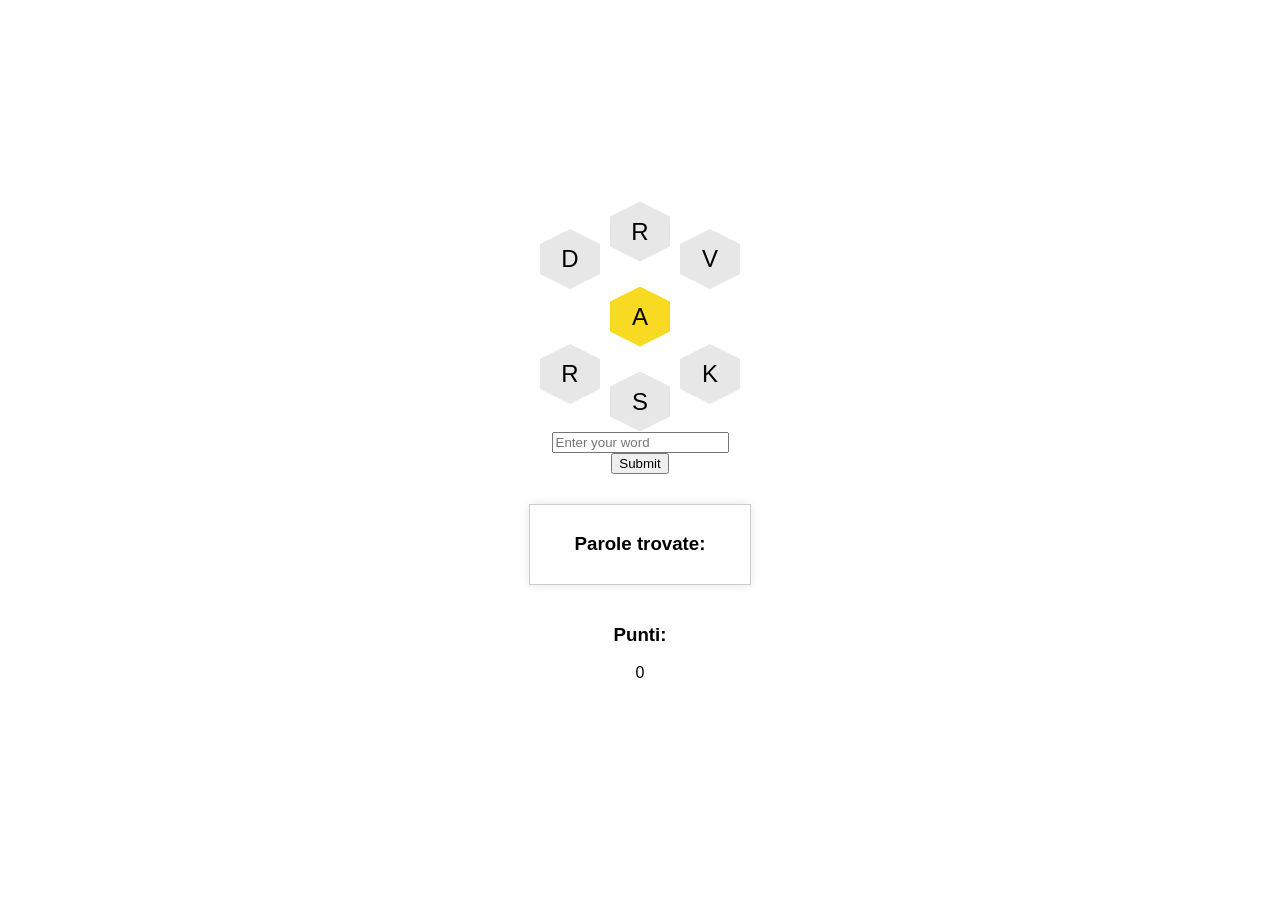
==== HiveWords/index.html @ ba5b4cb6 "Add files via upload" ====
<!DOCTYPE html>
<html lang="en">
<head>
    <meta charset="UTF-8">
    <meta name="viewport" content="width=device-width, initial-scale=1.0">
    <title>Spelling Bee</title>
    <link rel="stylesheet" href="hive.css">
</head>
<body>

    <!-- hex grid per contenere le lettere -->
    <div class="hex-grid">
        <div class="hex" id="hex0"></div>
        <div class="hex" id="hex1"></div>
        <div class="hex" id="hex2"></div>
        <div class="hex" id="hex3"></div>
        <div class="hex" id="hex4"></div>
        <div class="hex" id="hex5"></div>
        <div class="hex" id="hex6"></div>
    </div>


    <div id="letters"></div>
    <!-- casella di testo e pulsante submit -->
    <input type="text" id="wordInput" placeholder="Enter your word">
    <button onclick="checkWord()">Submit</button>
    <div id="result"></div>

    <!-- parole trovate -->
    <div id="foundWords">
        <h3>Parole trovate:</h3>
        <ul id="wordsList"></ul>
    </div>

    <!-- punti -->
    <div id="score">
        <h3>Punti:</h3>
        <p id="points">0</p>
    </div>

    <!-- javascript -->
    <script src="bee.js"></script>
</body>
</html>
---- HiveWords/hive.css ----
/* styles.css */

body {
    display: flex;
    flex-direction: column;
    align-items: center;
    justify-content: center;
    height: 100vh;
    margin: 0;
    font-family: Arial, sans-serif;
}

.hex-grid {
    display: flex;
    flex-wrap: wrap;
    width: 200px;
    height: 230px;
    position: relative;
}

.hex {
    width: 60px;
    height: 60px;
    background-color: rgb(231, 231, 231);
    clip-path: polygon(50% 0%, 100% 25%, 100% 75%, 50% 100%, 0% 75%, 0% 25%);
    display: flex;
    align-items: center;
    justify-content: center;
    font-size: 24px;
    color: black;
    position: absolute;
    cursor: pointer;
}

#hex0 { top: 50%; left: 50%; transform: translate(-50%, -50%); background-color: rgb(247, 218, 33); }
#hex1 { top: 0; left: 50%; transform: translate(-50%, 0); }
#hex2 { top: 25%; left: 0; transform: translate(0, -50%); }
#hex3 { top: 25%; left: 100%; transform: translate(-100%, -50%); }
#hex4 { top: 75%; left: 0; transform: translate(0, -50%); }
#hex5 { top: 75%; left: 100%; transform: translate(-100%, -50%); }
#hex6 { top: 100%; left: 50%; transform: translate(-50%, -100%); }

#foundWords {
    margin-top: 20px;
    text-align: center;
    width: 200px;
    max-height: 150px;
    overflow-y: auto;
    border: 1px solid #ccc;
    padding: 10px;
    box-shadow: 0 0 10px rgba(0, 0, 0, 0.1);
}

#wordsList {
    list-style-type: none;
    padding: 0;
    margin: 0;
    text-align: left;
}

#result {
    margin-top: 10px;
    opacity: 1;
    transition: opacity 1s ease-out;
}


#score {
    margin-top: 20px;
    text-align: center;
}
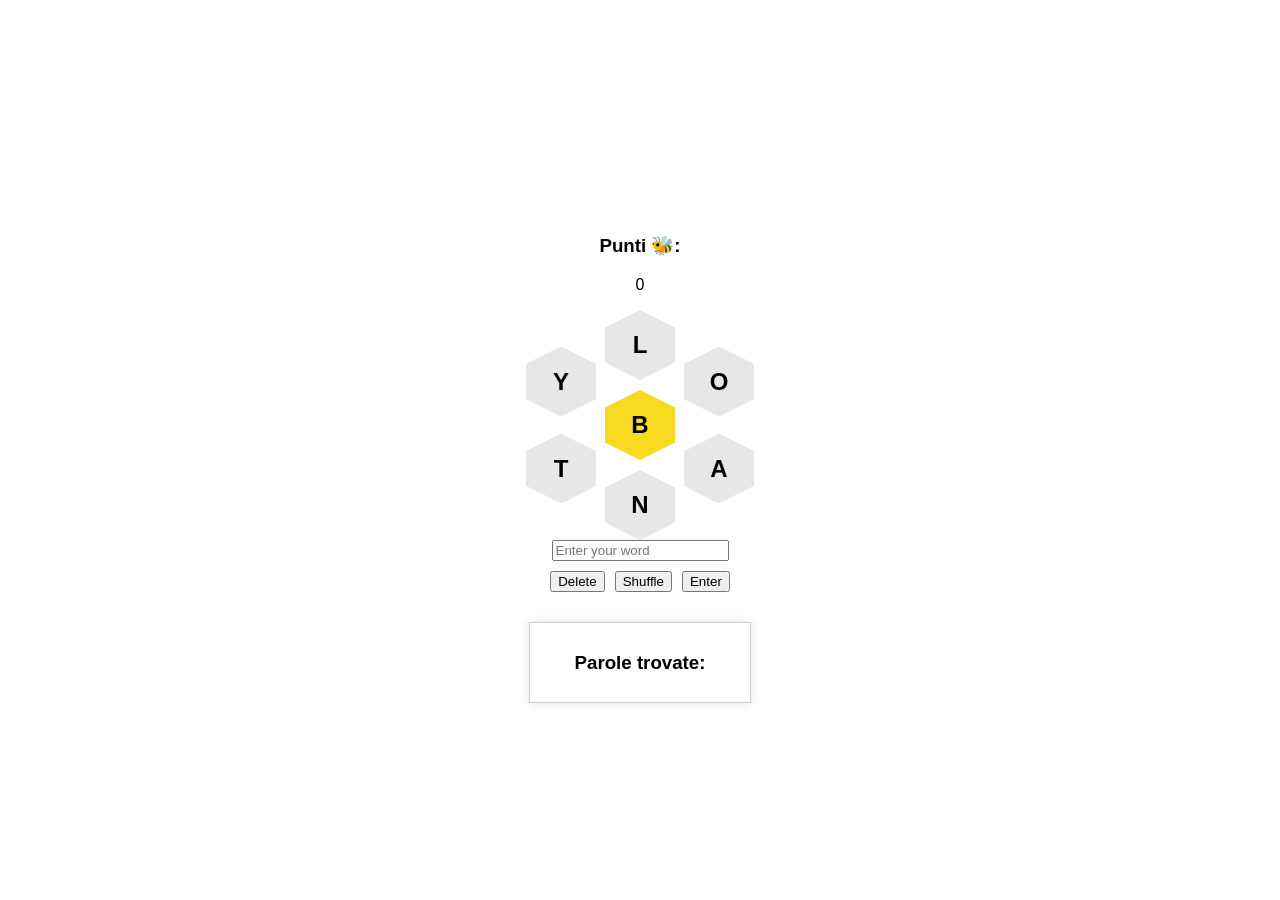
==== commit 36ba4b79: "Add files via upload" ====
--- a/HiveWords/index.html
+++ b/HiveWords/index.html
@@ -7,6 +7,12 @@
     <link rel="stylesheet" href="hive.css">
 </head>
 <body>
+
+    <!-- punti -->
+    <div id="score">
+        <h3>Punti 🐝:</h3>
+        <p id="points">0</p>
+    </div>
 
     <!-- hex grid per contenere le lettere -->
     <div class="hex-grid">
@@ -23,7 +29,11 @@
     <div id="letters"></div>
     <!-- casella di testo e pulsante submit -->
     <input type="text" id="wordInput" placeholder="Enter your word">
-    <button onclick="checkWord()">Submit</button>
+    <div class="button-container">
+        <button onclick="deleteLastLetter()">Delete</button>
+        <button onclick="shuffleLetters()">Shuffle</button>
+        <button onclick="checkWord()">Enter</button>
+    </div>
     <div id="result"></div>
 
     <!-- parole trovate -->
@@ -32,12 +42,6 @@
         <ul id="wordsList"></ul>
     </div>
 
-    <!-- punti -->
-    <div id="score">
-        <h3>Punti:</h3>
-        <p id="points">0</p>
-    </div>
-
     <!-- javascript -->
     <script src="bee.js"></script>
 </body>
--- a/HiveWords/hive.css
+++ b/HiveWords/hive.css
@@ -19,8 +19,8 @@
 }
 
 .hex {
-    width: 60px;
-    height: 60px;
+    width: 70px;
+    height: 70px;
     background-color: rgb(231, 231, 231);
     clip-path: polygon(50% 0%, 100% 25%, 100% 75%, 50% 100%, 0% 75%, 0% 25%);
     display: flex;
@@ -30,14 +30,16 @@
     color: black;
     position: absolute;
     cursor: pointer;
+    /* font-family: Verdana, Geneva, Tahoma, sans-serif; */
+    font-weight: bold;
 }
 
 #hex0 { top: 50%; left: 50%; transform: translate(-50%, -50%); background-color: rgb(247, 218, 33); }
 #hex1 { top: 0; left: 50%; transform: translate(-50%, 0); }
-#hex2 { top: 25%; left: 0; transform: translate(0, -50%); }
-#hex3 { top: 25%; left: 100%; transform: translate(-100%, -50%); }
-#hex4 { top: 75%; left: 0; transform: translate(0, -50%); }
-#hex5 { top: 75%; left: 100%; transform: translate(-100%, -50%); }
+#hex2 { top: 25%; left: 0; transform: translate(-20%, -30%); }
+#hex3 { top: 25%; left: 100%; transform: translate(-80%, -30%); }
+#hex4 { top: 75%; left: 0; transform: translate(-20%, -70%); }
+#hex5 { top: 75%; left: 100%; transform: translate(-80%, -70%); }
 #hex6 { top: 100%; left: 50%; transform: translate(-50%, -100%); }
 
 #foundWords {
@@ -68,4 +70,10 @@
 #score {
     margin-top: 20px;
     text-align: center;
+}
+
+.button-container {
+    display: flex;
+    gap: 10px;
+    margin-top: 10px;
 }
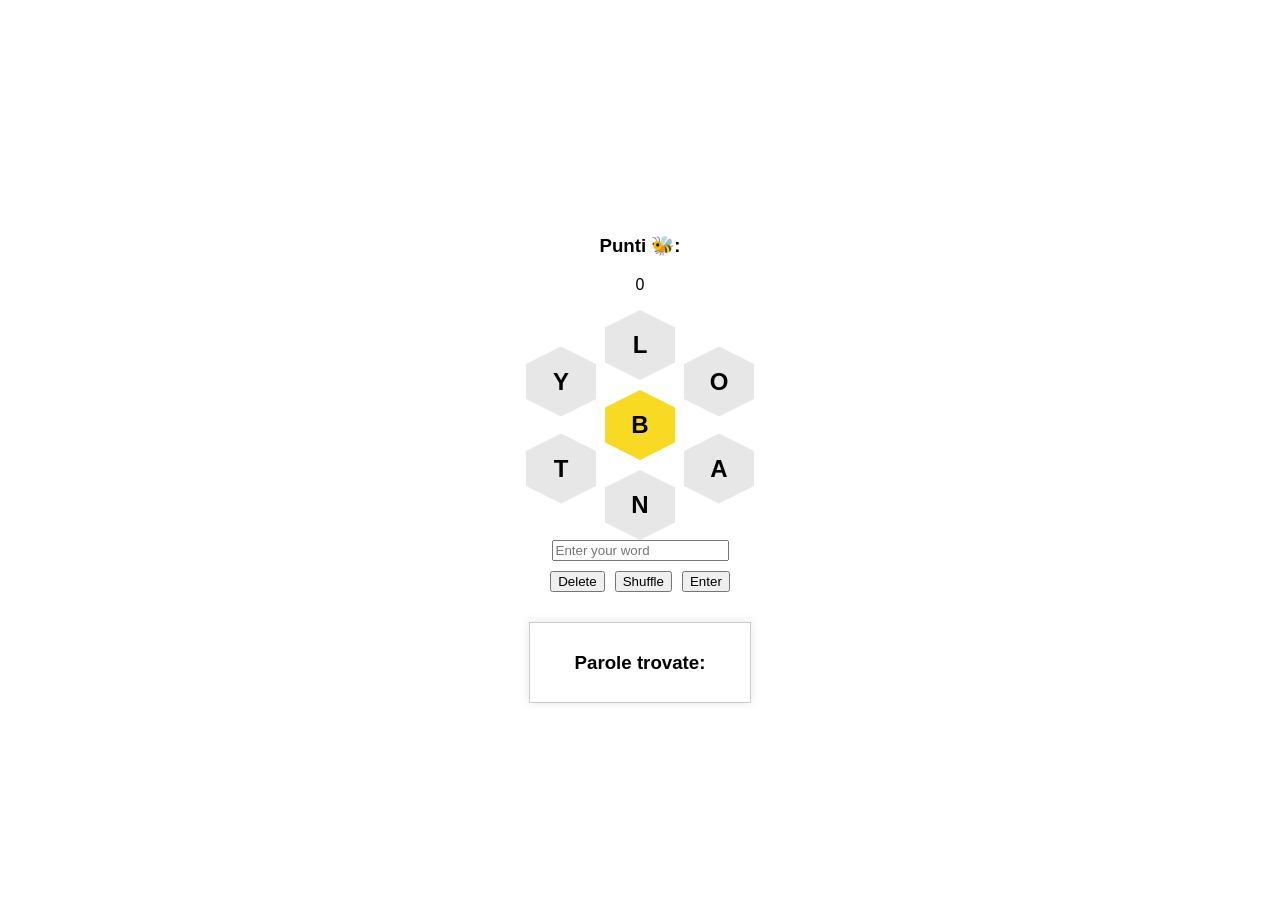
==== commit 9aeebbd1: "Update index.html" ====
--- a/HiveWords/index.html
+++ b/HiveWords/index.html
@@ -28,7 +28,10 @@
 
     <div id="letters"></div>
     <!-- casella di testo e pulsante submit -->
-    <input type="text" id="wordInput" placeholder="Enter your word">
+    <div>
+        <input type="text" id="wordInput" placeholder="Enter your word">
+    </div>
+    
     <div class="button-container">
         <button onclick="deleteLastLetter()">Delete</button>
         <button onclick="shuffleLetters()">Shuffle</button>
@@ -45,4 +48,4 @@
     <!-- javascript -->
     <script src="bee.js"></script>
 </body>
-</html>+</html>
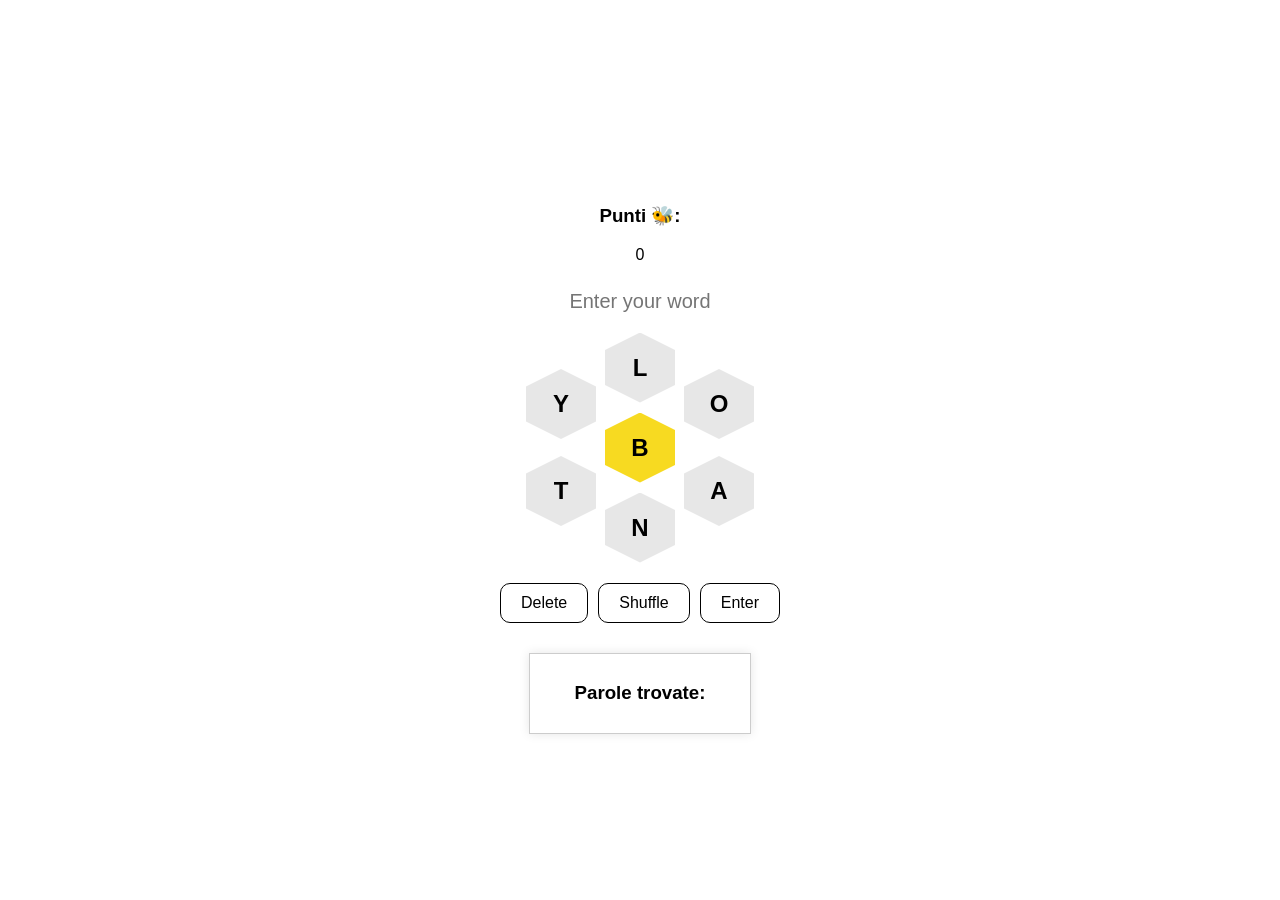
==== commit dfa970e4: "Add files via upload" ====
--- a/HiveWords/index.html
+++ b/HiveWords/index.html
@@ -14,6 +14,11 @@
         <p id="points">0</p>
     </div>
 
+    <!-- casella di testo e pulsante submit -->
+    <div>
+        <input type="text" id="wordInput" placeholder="Enter your word">
+    </div>
+
     <!-- hex grid per contenere le lettere -->
     <div class="hex-grid">
         <div class="hex" id="hex0"></div>
@@ -27,11 +32,6 @@
 
 
     <div id="letters"></div>
-    <!-- casella di testo e pulsante submit -->
-    <div>
-        <input type="text" id="wordInput" placeholder="Enter your word">
-    </div>
-    
     <div class="button-container">
         <button onclick="deleteLastLetter()">Delete</button>
         <button onclick="shuffleLetters()">Shuffle</button>
@@ -48,4 +48,4 @@
     <!-- javascript -->
     <script src="bee.js"></script>
 </body>
-</html>
+</html>
--- a/HiveWords/hive.css
+++ b/HiveWords/hive.css
@@ -16,6 +16,7 @@
     width: 200px;
     height: 230px;
     position: relative;
+    margin: 10px;
 }
 
 .hex {
@@ -76,4 +77,31 @@
     display: flex;
     gap: 10px;
     margin-top: 10px;
+}
+
+button {
+    padding: 10px 20px; /* Aumenta la dimensione dei pulsanti */
+    font-size: 16px; /* Aumenta la dimensione del testo */
+    border-radius: 10px; /* Bordi arrotondati */
+    border-width: 1px;
+    background-color: white; /* Colore di sfondo */
+    border-color: black;
+    border-style: solid;
+    color: black; /* Colore del testo */
+    cursor: pointer;
+    transition: background-color 0.3s ease;
+}
+
+button:hover {
+    background-color: rgb(247, 218, 33); /* Colore di sfondo al passaggio del mouse */
+}
+
+#wordInput {
+    padding: 10px 20px; /* Aumenta la dimensione dei pulsanti */
+    font-size: 20px; /* Aumenta la dimensione del testo */
+    border: none;
+    background-color: white; /* Colore di sfondo */
+    color: black; /* Colore del testo */
+    cursor: pointer;
+    text-align: center;
 }
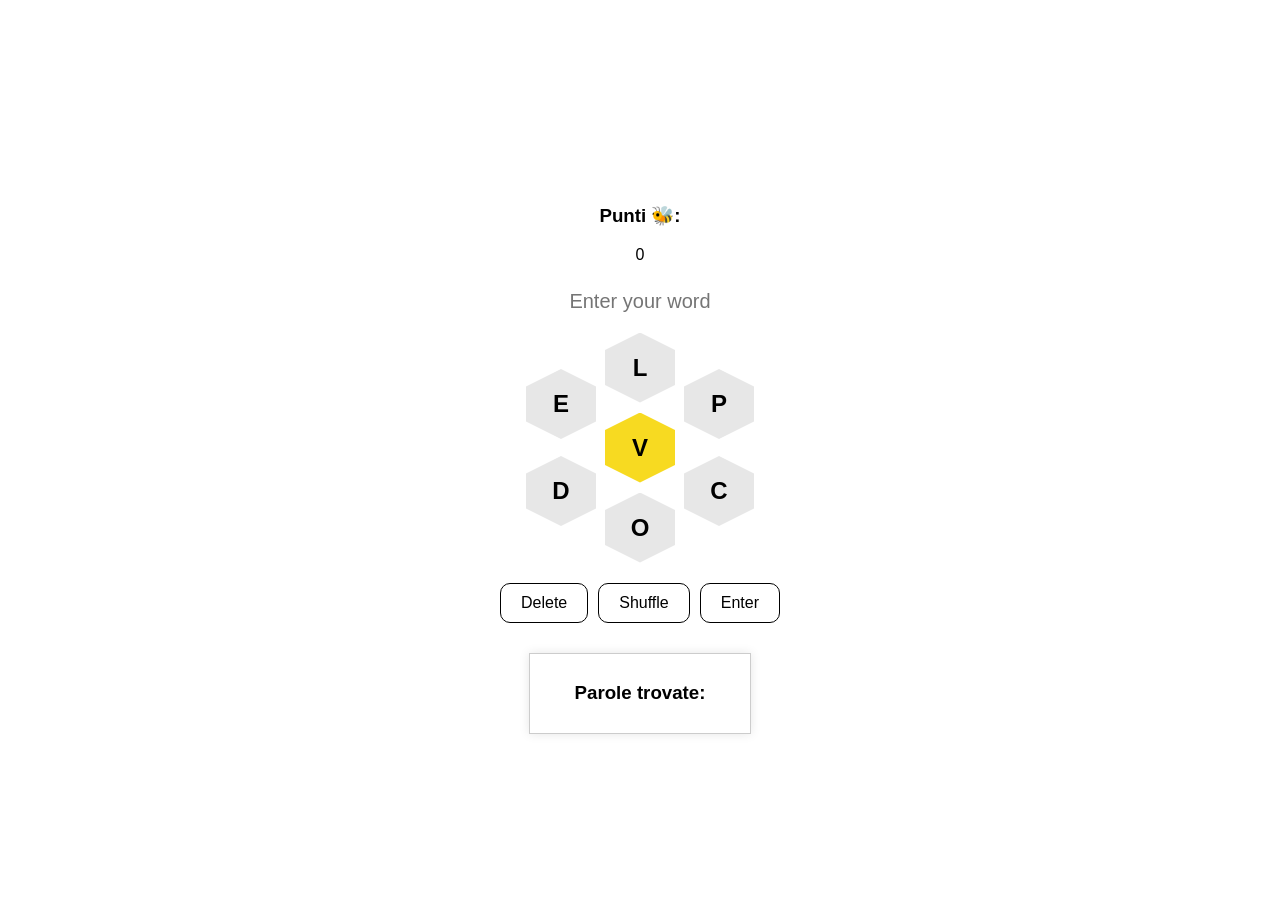
==== commit 76073580: "Update index.html" ====
--- a/HiveWords/index.html
+++ b/HiveWords/index.html
@@ -3,7 +3,7 @@
 <head>
     <meta charset="UTF-8">
     <meta name="viewport" content="width=device-width, initial-scale=1.0">
-    <title>Spelling Bee</title>
+    <title>Hive Words</title>
     <link rel="stylesheet" href="hive.css">
 </head>
 <body>
